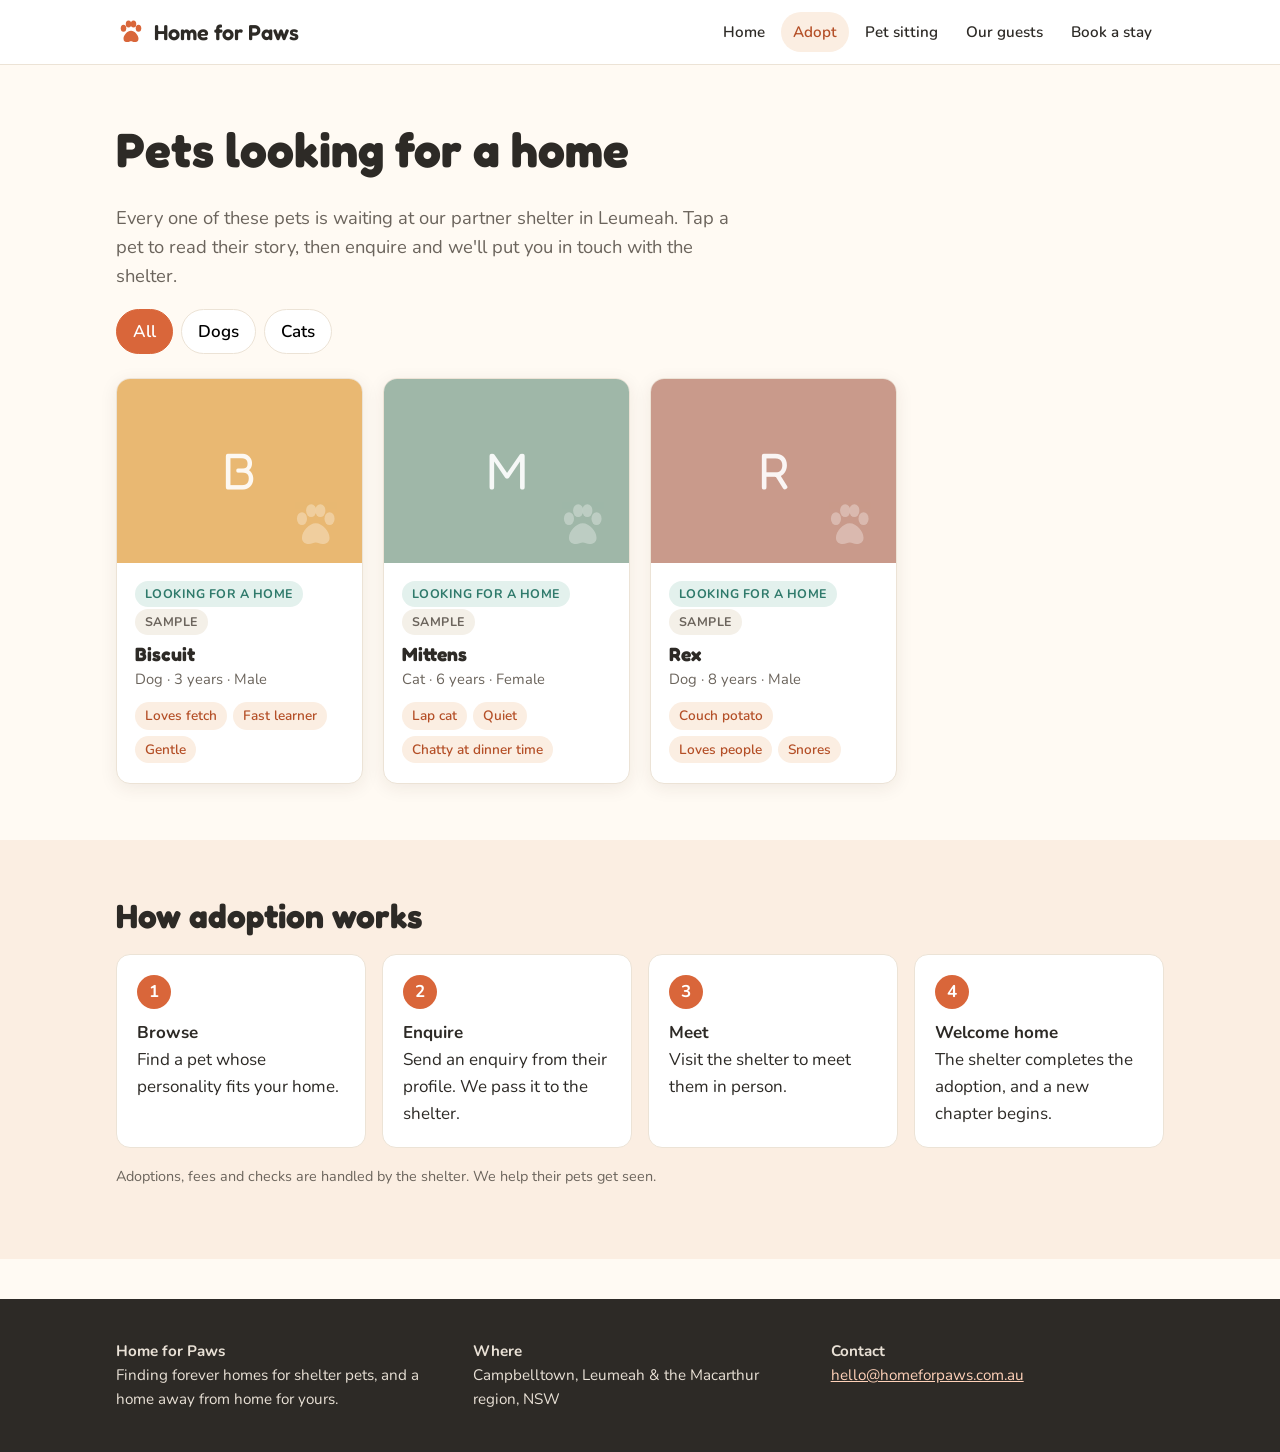
==== adopt.html @ 05410c9d "Add first version of Home for Paws website Static site with home page, adoptable pet profiles, pet s" ====
<!doctype html>
<html lang="en-AU">
<head>
<meta charset="utf-8">
<meta name="viewport" content="width=device-width, initial-scale=1">
<link rel="preconnect" href="https://fonts.googleapis.com">
<link rel="preconnect" href="https://fonts.gstatic.com" crossorigin>
<link href="https://fonts.googleapis.com/css2?family=Fredoka:wght@500;600&family=Nunito:wght@400;600;700&display=swap" rel="stylesheet">
<link rel="stylesheet" href="assets/style.css">
<link rel="icon" href="data:image/svg+xml,%3Csvg xmlns='http://www.w3.org/2000/svg' viewBox='0 0 24 24' fill='%23d9663a'%3E%3Cellipse cx='6' cy='9' rx='2.2' ry='2.8'/%3E%3Cellipse cx='10' cy='5.5' rx='2.2' ry='2.8'/%3E%3Cellipse cx='14' cy='5.5' rx='2.2' ry='2.8'/%3E%3Cellipse cx='18' cy='9' rx='2.2' ry='2.8'/%3E%3Cpath d='M12 11c-3 0-6 3.6-6 6.3C6 19.4 7.6 20 9 20c1.3 0 2-.6 3-.6s1.7.6 3 .6c1.4 0 3-.6 3-2.7C18 14.6 15 11 12 11z'/%3E%3C/svg%3E">
<title>Adopt a pet | Home for Paws</title>
<meta name="description" content="Meet shelter dogs and cats near Leumeah, NSW, looking for their forever home.">
</head>
<body data-page="adopt">
<header id="site-header"></header>

<main>
  <section>
    <div class="wrap">
      <h1>Pets looking for a home</h1>
      <p class="lead">Every one of these pets is waiting at our partner shelter in Leumeah. Tap a pet to read their story, then enquire and we'll put you in touch with the shelter.</p>
      <div class="filters" aria-label="Filter by species"></div>
      <div class="grid" data-pet-grid="adoptable"></div>
    </div>
  </section>

  <section class="soft">
    <div class="wrap">
      <h2>How adoption works</h2>
      <ol class="steps">
        <li><strong>Browse</strong><br>Find a pet whose personality fits your home.</li>
        <li><strong>Enquire</strong><br>Send an enquiry from their profile. We pass it to the shelter.</li>
        <li><strong>Meet</strong><br>Visit the shelter to meet them in person.</li>
        <li><strong>Welcome home</strong><br>The shelter completes the adoption, and a new chapter begins.</li>
      </ol>
      <p class="hint">Adoptions, fees and checks are handled by the shelter. We help their pets get seen.</p>
    </div>
  </section>
</main>

<footer id="site-footer"></footer>
<script src="assets/config.js"></script>
<script src="assets/pets.js"></script>
<script src="assets/site.js"></script>
</body>
</html>
---- assets/style.css ----
:root {
  --bg: #fffaf3;
  --surface: #ffffff;
  --ink: #2d2a26;
  --muted: #6b645c;
  --line: #ece3d6;
  --brand: #d9663a;
  --brand-dark: #b44f27;
  --accent: #2f7a6b;
  --soft: #fbeee2;
  --radius: 14px;
  --shadow: 0 4px 18px rgba(60, 40, 20, 0.08);
  --max: 1080px;
}

* { box-sizing: border-box; }
html { scroll-behavior: smooth; }
body {
  margin: 0;
  font-family: "Nunito", system-ui, -apple-system, "Segoe UI", sans-serif;
  color: var(--ink);
  background: var(--bg);
  line-height: 1.6;
  font-size: 17px;
}
img { max-width: 100%; display: block; }
a { color: var(--brand-dark); }
h1, h2, h3 { font-family: "Fredoka", "Nunito", sans-serif; line-height: 1.2; margin: 0 0 0.5em; }
h1 { font-size: clamp(2rem, 5vw, 3rem); }
h2 { font-size: clamp(1.5rem, 3.5vw, 2.1rem); }
h3 { font-size: 1.2rem; }
p { margin: 0 0 1em; }

.wrap { max-width: var(--max); margin: 0 auto; padding: 0 16px; }
section { padding: 56px 0; }
.soft { background: var(--soft); }
.center { text-align: center; }
.lead { font-size: 1.15rem; color: var(--muted); max-width: 640px; }
.center .lead { margin-left: auto; margin-right: auto; }

/* Header */
.site-header { background: var(--surface); border-bottom: 1px solid var(--line); position: sticky; top: 0; z-index: 10; }
.site-header .wrap { display: flex; align-items: center; justify-content: space-between; gap: 12px; min-height: 64px; }
.logo { display: flex; align-items: center; gap: 8px; font-family: "Fredoka", sans-serif; font-size: 1.35rem; font-weight: 600; color: var(--ink); text-decoration: none; }
.logo svg { width: 30px; height: 30px; color: var(--brand); }
.nav { display: flex; gap: 4px; flex-wrap: wrap; }
.nav a { text-decoration: none; color: var(--ink); padding: 8px 12px; border-radius: 999px; font-weight: 600; font-size: 0.95rem; }
.nav a:hover, .nav a[aria-current="page"] { background: var(--soft); color: var(--brand-dark); }
.menu-btn { display: none; background: none; border: 1px solid var(--line); border-radius: 10px; padding: 8px 12px; font: inherit; font-weight: 700; cursor: pointer; }
@media (max-width: 760px) {
  .menu-btn { display: block; }
  .nav { display: none; position: absolute; left: 0; right: 0; top: 64px; background: var(--surface); border-bottom: 1px solid var(--line); flex-direction: column; padding: 8px 16px 16px; }
  .nav.open { display: flex; }
}

/* Buttons */
.btn { display: inline-block; background: var(--brand); color: #fff; text-decoration: none; padding: 12px 22px; border-radius: 999px; font-weight: 700; border: 0; font: inherit; font-weight: 700; cursor: pointer; }
.btn:hover { background: var(--brand-dark); }
.btn.secondary { background: transparent; color: var(--brand-dark); border: 2px solid var(--brand); }
.btn.secondary:hover { background: var(--soft); }
.btn-row { display: flex; gap: 12px; flex-wrap: wrap; }
.center .btn-row { justify-content: center; }

/* Hero */
.hero { padding: 64px 0 48px; }
.hero .wrap { display: grid; grid-template-columns: 1.2fr 1fr; gap: 40px; align-items: center; }
.hero-art { aspect-ratio: 1; border-radius: 50%; background: radial-gradient(circle at 30% 30%, #ffd9b8, var(--brand)); display: grid; place-items: center; color: #fff; max-width: 380px; justify-self: center; width: 100%; }
.hero-art svg { width: 55%; height: 55%; }
@media (max-width: 760px) { .hero .wrap { grid-template-columns: 1fr; } .hero-art { max-width: 220px; } }

/* Cards and grids */
.grid { display: grid; gap: 20px; grid-template-columns: repeat(auto-fill, minmax(240px, 1fr)); }
.grid.two { grid-template-columns: repeat(auto-fit, minmax(280px, 1fr)); }
.card { background: var(--surface); border: 1px solid var(--line); border-radius: var(--radius); box-shadow: var(--shadow); padding: 24px; }
.card .icon { width: 44px; height: 44px; border-radius: 12px; background: var(--soft); color: var(--brand); display: grid; place-items: center; margin-bottom: 12px; }
.card .icon svg { width: 24px; height: 24px; }

.pet-card { background: var(--surface); border: 1px solid var(--line); border-radius: var(--radius); box-shadow: var(--shadow); overflow: hidden; text-decoration: none; color: inherit; display: flex; flex-direction: column; transition: transform 0.15s; }
.pet-card:hover { transform: translateY(-3px); }
.pet-card .body { padding: 16px 18px 20px; }
.pet-card h3 { margin: 0 0 2px; }
.pet-card .meta { color: var(--muted); font-size: 0.92rem; margin-bottom: 10px; }
.pet-photo { aspect-ratio: 4 / 3; width: 100%; object-fit: cover; display: grid; place-items: center; color: rgba(255,255,255,0.9); font-family: "Fredoka", sans-serif; font-size: 3.2rem; position: relative; }
.pet-photo svg { width: 30%; height: 30%; position: absolute; right: 10px; bottom: 10px; opacity: 0.35; }
.tags { display: flex; flex-wrap: wrap; gap: 6px; padding: 0; margin: 0; list-style: none; }
.tags li { background: var(--soft); color: var(--brand-dark); border-radius: 999px; padding: 3px 10px; font-size: 0.85rem; font-weight: 600; }
.badge { display: inline-block; font-size: 0.78rem; font-weight: 700; text-transform: uppercase; letter-spacing: 0.04em; padding: 3px 10px; border-radius: 999px; background: #e3f1ed; color: var(--accent); }
.badge.guest { background: #ece7f7; color: #5b4a8a; }
.badge.sample { background: #f4f0e8; color: var(--muted); }

.filters { display: flex; gap: 8px; flex-wrap: wrap; margin: 0 0 24px; }
.filters button { font: inherit; font-weight: 600; border: 1px solid var(--line); background: var(--surface); padding: 8px 16px; border-radius: 999px; cursor: pointer; }
.filters button[aria-pressed="true"] { background: var(--brand); color: #fff; border-color: var(--brand); }

/* Profile */
.profile { display: grid; grid-template-columns: 1fr 1.2fr; gap: 40px; align-items: start; }
.profile .pet-photo { border-radius: var(--radius); font-size: 6rem; }
@media (max-width: 760px) { .profile { grid-template-columns: 1fr; } }
.facts { display: grid; grid-template-columns: repeat(2, 1fr); gap: 10px; margin: 20px 0; }
.facts div { background: var(--surface); border: 1px solid var(--line); border-radius: 10px; padding: 10px 14px; }
.facts dt { font-size: 0.8rem; color: var(--muted); text-transform: uppercase; letter-spacing: 0.04em; }
.facts dd { margin: 0; font-weight: 700; }
.goodwith { list-style: none; padding: 0; margin: 0 0 20px; display: flex; gap: 10px; flex-wrap: wrap; }
.goodwith li { border-radius: 10px; padding: 6px 12px; font-weight: 600; font-size: 0.92rem; border: 1px solid var(--line); background: var(--surface); }
.goodwith .yes { color: var(--accent); }
.goodwith .no { color: #a33b2b; }
.goodwith .unk { color: var(--muted); }
.updates { border-left: 3px solid var(--brand); padding-left: 16px; }

/* Pricing */
.price-table { width: 100%; border-collapse: collapse; background: var(--surface); border-radius: var(--radius); overflow: hidden; box-shadow: var(--shadow); }
.price-table th, .price-table td { text-align: left; padding: 14px 18px; border-bottom: 1px solid var(--line); }
.price-table th { background: var(--soft); font-size: 0.9rem; }
.price-table td:last-child { font-weight: 700; white-space: nowrap; }
.steps { counter-reset: s; list-style: none; padding: 0; display: grid; gap: 16px; grid-template-columns: repeat(auto-fit, minmax(200px, 1fr)); }
.steps li { counter-increment: s; background: var(--surface); border: 1px solid var(--line); border-radius: var(--radius); padding: 20px; }
.steps li::before { content: counter(s); display: grid; place-items: center; width: 34px; height: 34px; border-radius: 50%; background: var(--brand); color: #fff; font-weight: 700; margin-bottom: 10px; }

/* Forms */
form { display: grid; gap: 28px; }
fieldset { border: 1px solid var(--line); border-radius: var(--radius); background: var(--surface); padding: 22px; margin: 0; display: grid; gap: 16px; }
legend { font-family: "Fredoka", sans-serif; font-size: 1.25rem; font-weight: 600; padding: 0 8px; }
.field { display: grid; gap: 6px; }
.field label, .q { font-weight: 700; }
.hint { color: var(--muted); font-size: 0.9rem; font-weight: 400; }
input[type="text"], input[type="email"], input[type="tel"], input[type="date"], input[type="number"], select, textarea {
  font: inherit; padding: 10px 12px; border: 1px solid #d9cdbd; border-radius: 10px; background: #fff; width: 100%;
}
textarea { min-height: 90px; resize: vertical; }
input:focus, select:focus, textarea:focus { outline: 3px solid #f5c9b2; border-color: var(--brand); }
.row { display: grid; gap: 16px; grid-template-columns: repeat(auto-fit, minmax(200px, 1fr)); }
.choices { display: flex; flex-wrap: wrap; gap: 8px; }
.choices label { display: inline-flex; align-items: center; gap: 6px; border: 1px solid var(--line); border-radius: 999px; padding: 6px 14px; cursor: pointer; font-weight: 600; background: #fff; }
.choices input { accent-color: var(--brand); }
.choices label:has(input:checked) { background: var(--soft); border-color: var(--brand); }
.scale { display: grid; grid-template-columns: auto 1fr auto; gap: 10px; align-items: center; }
.scale input { accent-color: var(--brand); width: 100%; }
.scale span { font-size: 0.85rem; color: var(--muted); }
.progress { position: sticky; top: 64px; background: var(--bg); padding: 10px 0; z-index: 5; }
.progress-bar { height: 8px; background: var(--line); border-radius: 999px; overflow: hidden; }
.progress-bar div { height: 100%; width: 0; background: var(--brand); transition: width 0.2s; }
.progress small { color: var(--muted); }
.notice { background: #e3f1ed; border: 1px solid #b9dcd2; border-radius: var(--radius); padding: 18px 20px; }
.notice.warn { background: #fff4e0; border-color: #f0d6a8; }

/* Footer */
.site-footer { background: #2d2a26; color: #e9e1d6; padding: 40px 0; margin-top: 40px; font-size: 0.95rem; }
.site-footer a { color: #ffd1b8; }
.site-footer .wrap { display: grid; gap: 24px; grid-template-columns: repeat(auto-fit, minmax(220px, 1fr)); }
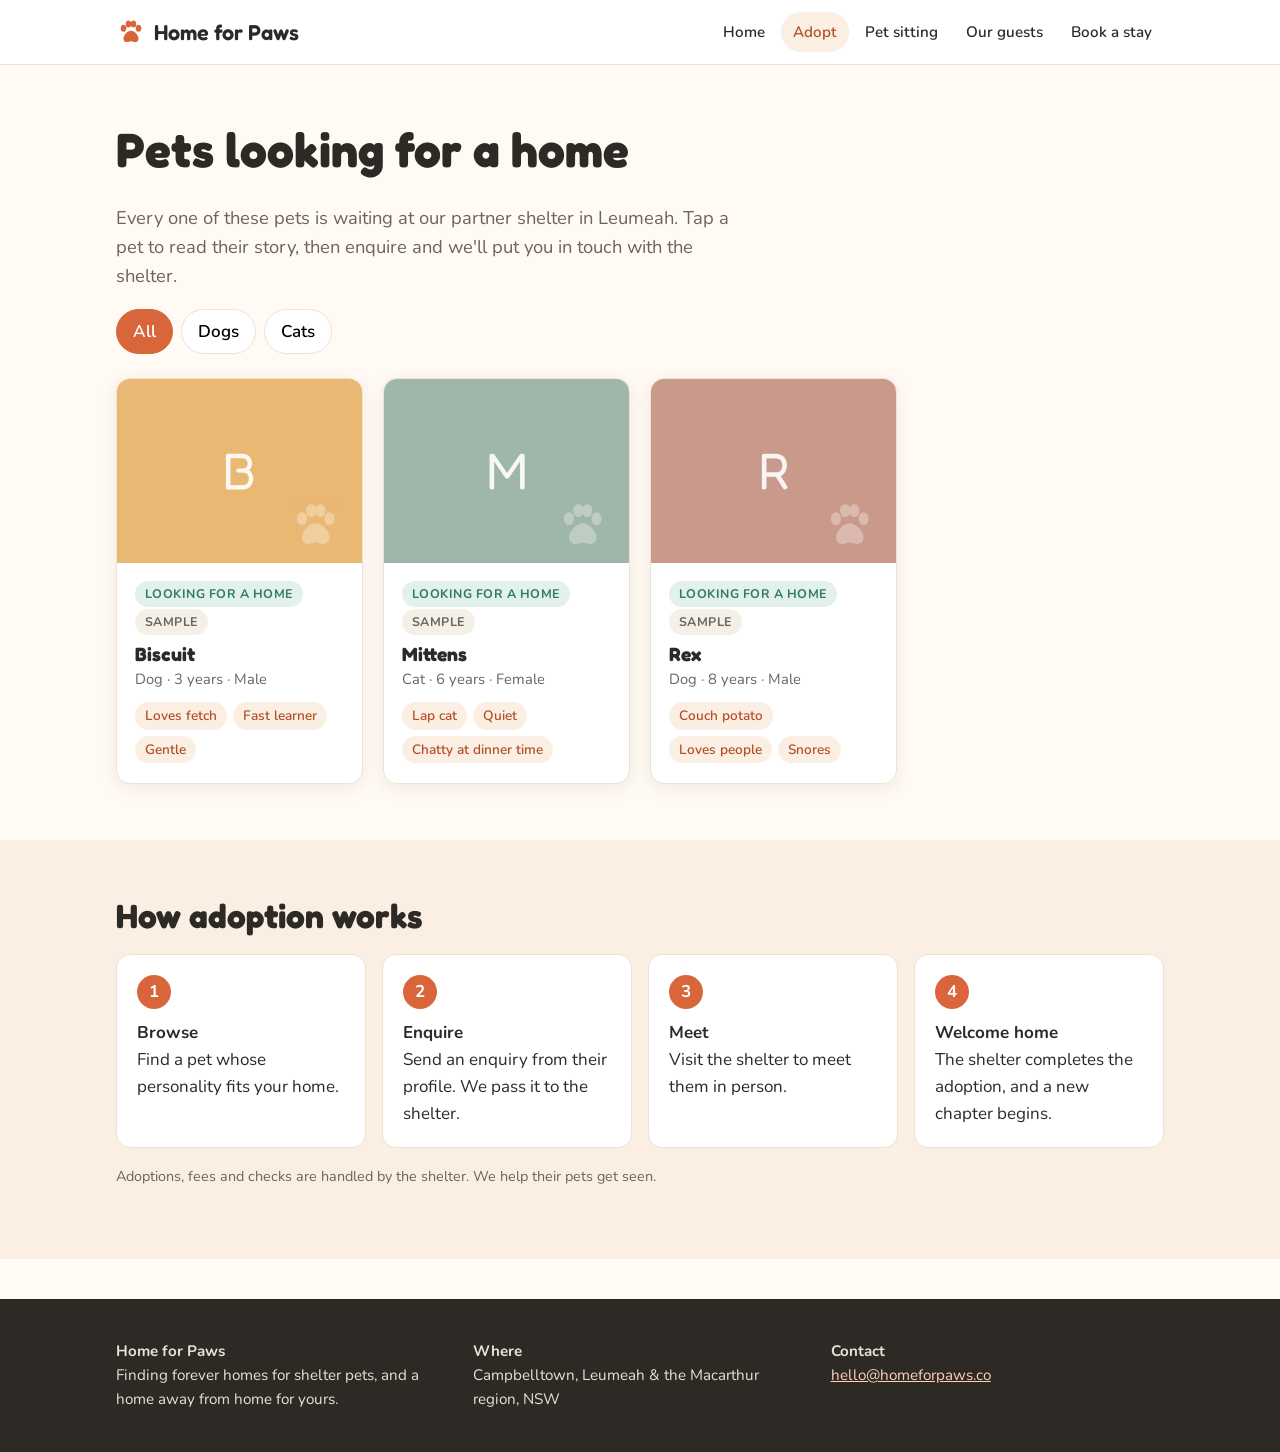
==== commit 06119a30: "Add Home for Paws HQ admin area Private admin at /admin/ with a daily to-do dashboard, an inbox for " ====
--- a/adopt.html
+++ b/adopt.html
@@ -41,6 +41,7 @@
 <footer id="site-footer"></footer>
 <script src="assets/config.js"></script>
 <script src="assets/pets.js"></script>
+<script src="assets/db.js"></script>
 <script src="assets/site.js"></script>
 </body>
 </html>
